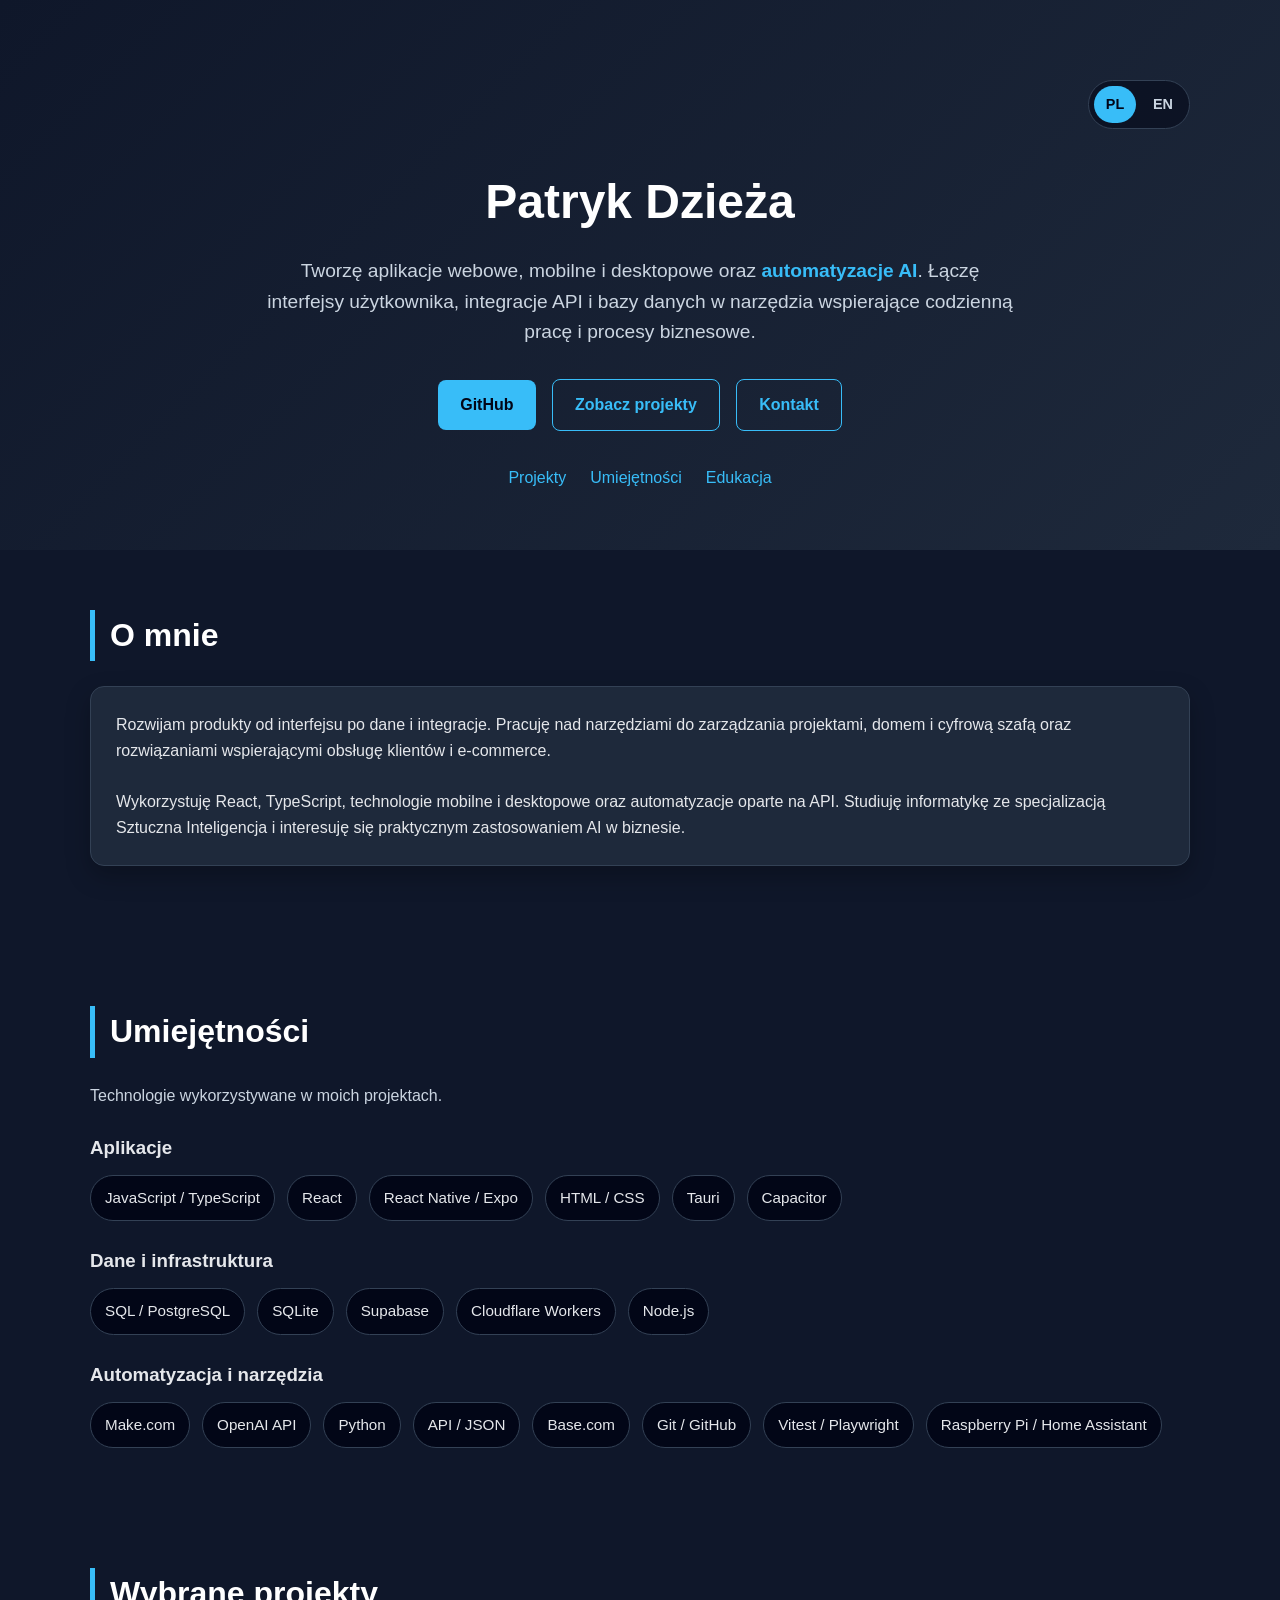
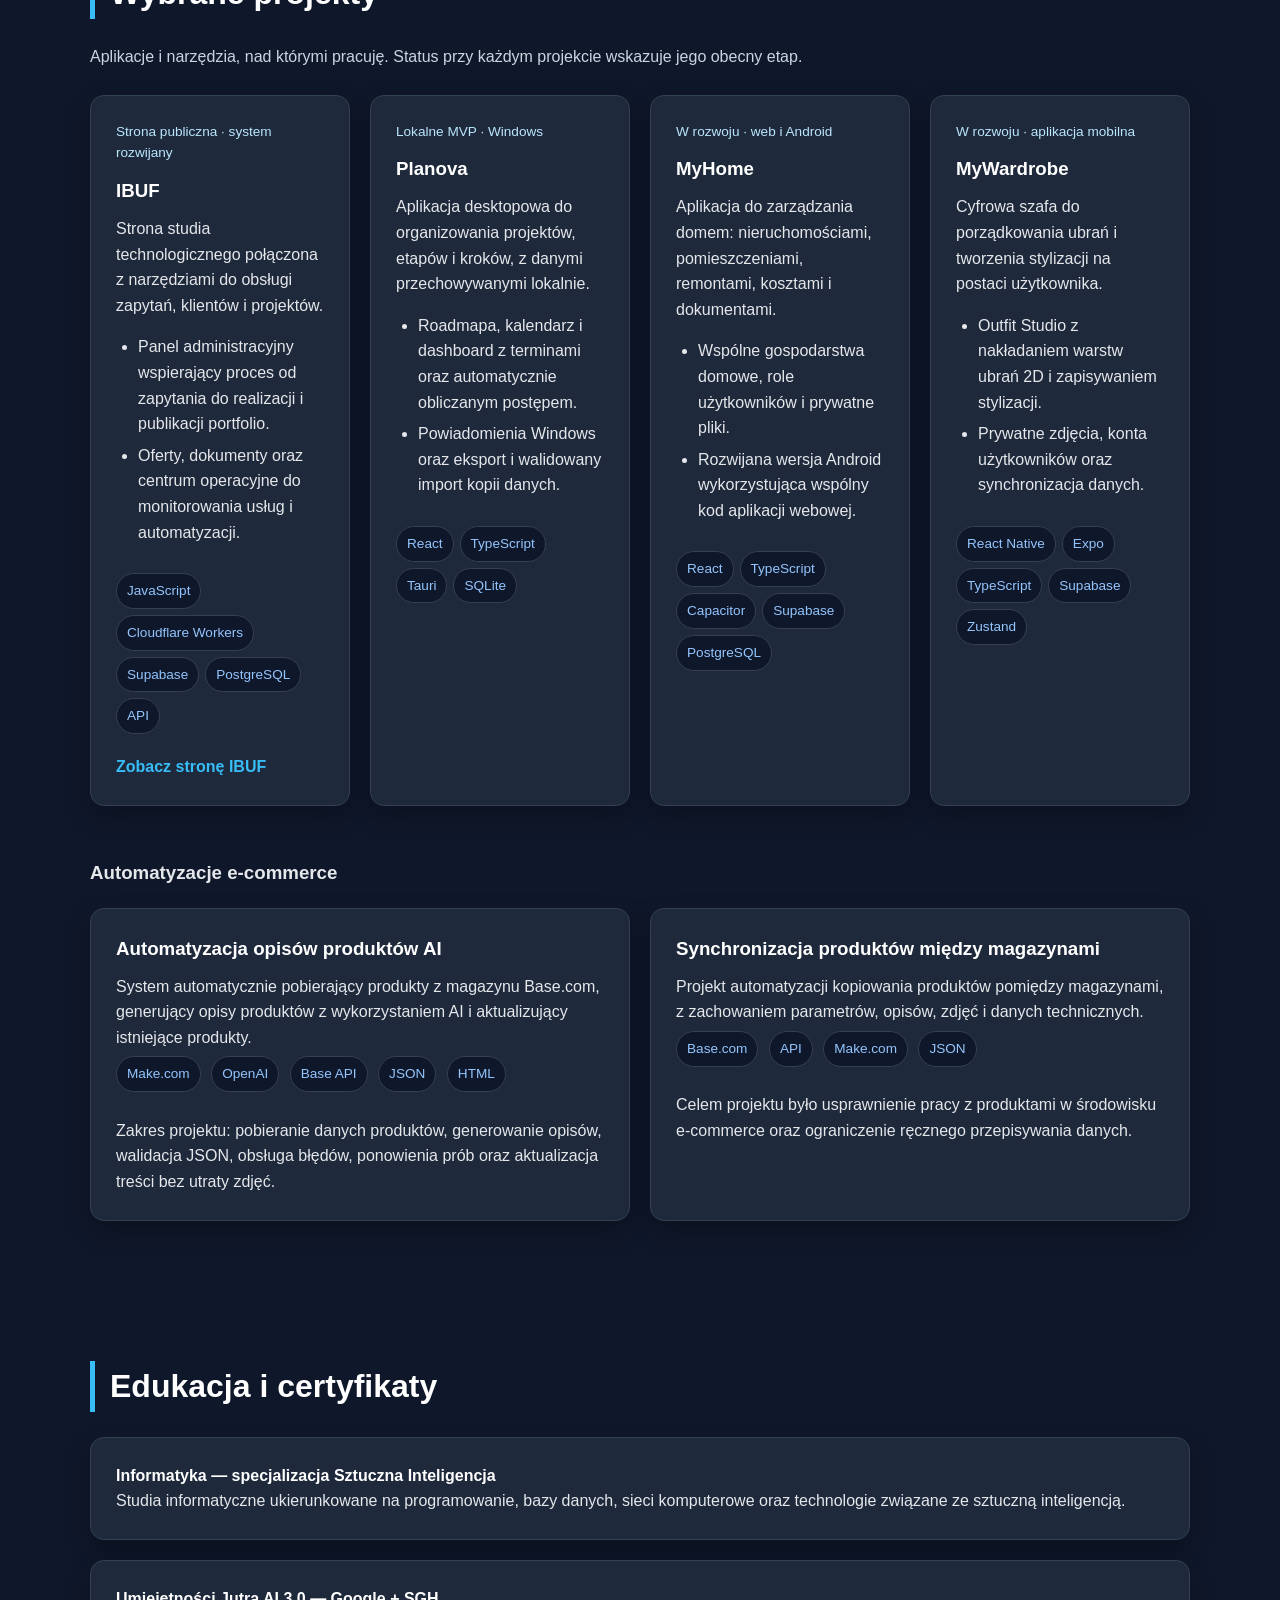
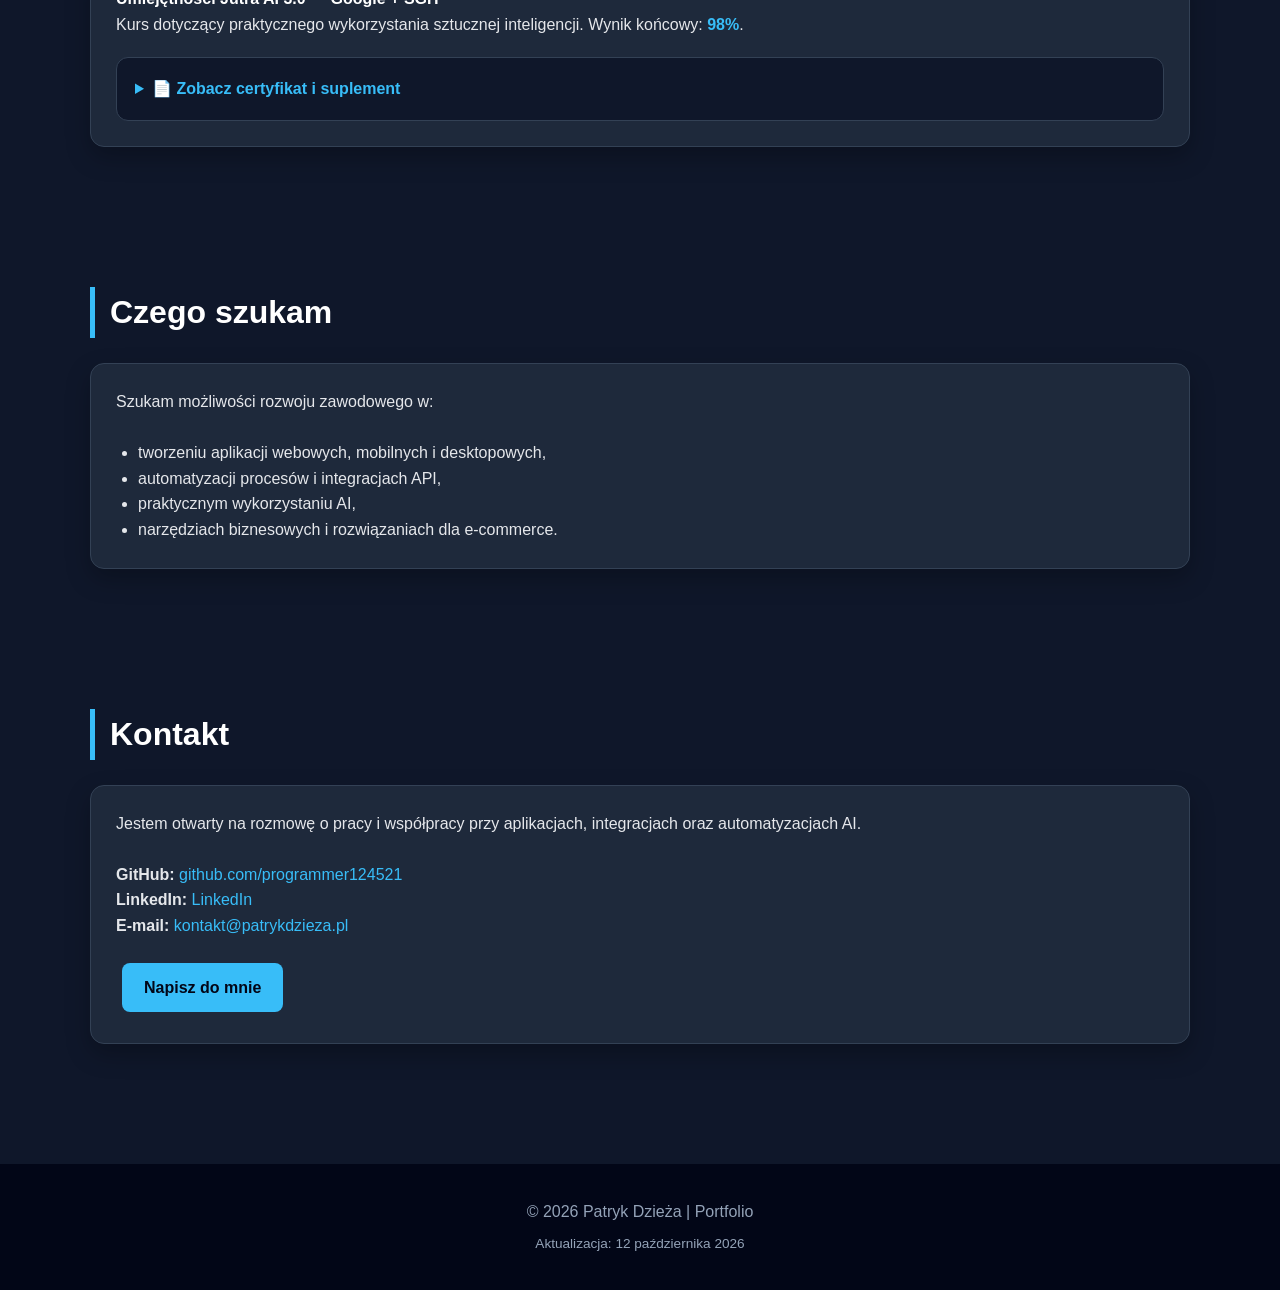
==== index.html @ 3f2581e7 "Update portfolio projects, skills and bilingual content" ====
<!DOCTYPE html>
<html lang="pl">
<head>
  <meta charset="UTF-8" />
  <meta name="viewport" content="width=device-width, initial-scale=1.0" />
  <title>Patryk Dzieża | Aplikacje i automatyzacje AI</title>
  <meta name="description" content="Portfolio Patryka Dzieży: aplikacje webowe, mobilne i desktopowe, integracje API oraz automatyzacje AI. Poznaj IBUF, Planovę, MyHome i MyWardrobe." />
  <link rel="canonical" href="https://patrykdzieza.pl/" />
  <link rel="icon" href="/favicon.svg" type="image/svg+xml" />
  <meta property="og:type" content="website" />
  <meta property="og:title" content="Patryk Dzieża | Aplikacje i automatyzacje AI" />
  <meta property="og:description" content="Portfolio Patryka Dzieży: aplikacje webowe, mobilne i desktopowe, integracje API oraz automatyzacje AI. Poznaj IBUF, Planovę, MyHome i MyWardrobe." />
  <meta property="og:url" content="https://patrykdzieza.pl/" />
  <meta property="og:locale" content="pl_PL" />
  <meta name="twitter:card" content="summary" />
  <meta name="twitter:title" content="Patryk Dzieża | Aplikacje i automatyzacje AI" />
  <meta name="twitter:description" content="Portfolio Patryka Dzieży: aplikacje webowe, mobilne i desktopowe, integracje API oraz automatyzacje AI. Poznaj IBUF, Planovę, MyHome i MyWardrobe." />
  <link rel="alternate" hreflang="pl" href="https://patrykdzieza.pl/" />
  <link rel="alternate" hreflang="en" href="https://patrykdzieza.pl/en/" />
  <link rel="alternate" hreflang="x-default" href="https://patrykdzieza.pl/" />

  <link rel="stylesheet" href="/styles.css" />
</head>

<body>
  <a class="skip-link" href="#main">Przejdź do treści</a>

  <header>
    <div class="container">
      <div class="top-bar">
        <nav class="lang-switch" aria-label="Wybór języka">
          <a href="/" class="active" aria-current="page">PL</a>
          <a href="/en/" lang="en">EN</a>
        </nav>
      </div>

      <h1>Patryk Dzieża</h1>
      <p>Tworzę aplikacje webowe, mobilne i desktopowe oraz <span class="highlight">automatyzacje AI</span>. Łączę interfejsy użytkownika, integracje API i bazy danych w narzędzia wspierające codzienną pracę i procesy biznesowe.</p>

      <div class="buttons">
        <a href="https://github.com/programmer124521" class="btn" target="_blank" rel="noopener noreferrer">GitHub</a>
        <a href="#projekty" class="btn btn-outline">Zobacz projekty</a>
        <a href="#kontakt" class="btn btn-outline">Kontakt</a>
      </div>
    </div>
    <nav class="site-nav container" aria-label="Nawigacja po stronie"><a href="#projekty">Projekty</a><a href="#umiejetnosci">Umiejętności</a><a href="#edukacja">Edukacja</a>
</nav>
  </header>

  <main id="main" class="container" tabindex="-1">

    <section id="o-mnie">
      <h2>O mnie</h2>
      <div class="card">
<p>Rozwijam produkty od interfejsu po dane i integracje. Pracuję nad narzędziami do zarządzania projektami, domem i cyfrową szafą oraz rozwiązaniami wspierającymi obsługę klientów i e-commerce.</p><br>
<p>Wykorzystuję React, TypeScript, technologie mobilne i desktopowe oraz automatyzacje oparte na API. Studiuję informatykę ze specjalizacją Sztuczna Inteligencja i interesuję się praktycznym zastosowaniem AI w biznesie.</p>
</div>
    </section>

    <section id="umiejetnosci">
      <h2>Umiejętności</h2>
<p class="section-intro">Technologie wykorzystywane w moich projektach.</p>
<div class="skill-group">
<h3>Aplikacje</h3>
<div class="skills"><span class="skill">JavaScript / TypeScript</span><span class="skill">React</span><span class="skill">React Native / Expo</span><span class="skill">HTML / CSS</span><span class="skill">Tauri</span><span class="skill">Capacitor</span>
</div>
</div>
<div class="skill-group">
<h3>Dane i infrastruktura</h3>
<div class="skills"><span class="skill">SQL / PostgreSQL</span><span class="skill">SQLite</span><span class="skill">Supabase</span><span class="skill">Cloudflare Workers</span><span class="skill">Node.js</span>
</div>
</div>
<div class="skill-group">
<h3>Automatyzacja i narzędzia</h3>
<div class="skills"><span class="skill">Make.com</span><span class="skill">OpenAI API</span><span class="skill">Python</span><span class="skill">API / JSON</span><span class="skill">Base.com</span><span class="skill">Git / GitHub</span><span class="skill">Vitest / Playwright</span><span class="skill">Raspberry Pi / Home Assistant</span>
</div>
</div>
</section>

    <section id="projekty">
<h2>Wybrane projekty</h2>
<p class="section-intro">Aplikacje i narzędzia, nad którymi pracuję. Status przy każdym projekcie wskazuje jego obecny etap.</p>
<div class="grid">
<article class="card project-card"><span class="project-status">Strona publiczna · system rozwijany</span>
<h3>IBUF</h3>
<p>Strona studia technologicznego połączona z narzędziami do obsługi zapytań, klientów i projektów.</p>
<ul>
<li>Panel administracyjny wspierający proces od zapytania do realizacji i publikacji portfolio.</li>
<li>Oferty, dokumenty oraz centrum operacyjne do monitorowania usług i automatyzacji.</li>
</ul>
<div><span class="tag">JavaScript</span><span class="tag">Cloudflare Workers</span><span class="tag">Supabase</span><span class="tag">PostgreSQL</span><span class="tag">API</span>
</div>
<p class="project-link"><a href="https://ibuf.pl/" target="_blank" rel="noopener noreferrer">Zobacz stronę IBUF</a>
</p>
</article>

<article class="card project-card"><span class="project-status">Lokalne MVP · Windows</span>
<h3>Planova</h3>
<p>Aplikacja desktopowa do organizowania projektów, etapów i kroków, z danymi przechowywanymi lokalnie.</p>
<ul>
<li>Roadmapa, kalendarz i dashboard z terminami oraz automatycznie obliczanym postępem.</li>
<li>Powiadomienia Windows oraz eksport i walidowany import kopii danych.</li>
</ul>
<div><span class="tag">React</span><span class="tag">TypeScript</span><span class="tag">Tauri</span><span class="tag">SQLite</span>
</div>
</article>

<article class="card project-card"><span class="project-status">W rozwoju · web i Android</span>
<h3>MyHome</h3>
<p>Aplikacja do zarządzania domem: nieruchomościami, pomieszczeniami, remontami, kosztami i dokumentami.</p>
<ul>
<li>Wspólne gospodarstwa domowe, role użytkowników i prywatne pliki.</li>
<li>Rozwijana wersja Android wykorzystująca wspólny kod aplikacji webowej.</li>
</ul>
<div><span class="tag">React</span><span class="tag">TypeScript</span><span class="tag">Capacitor</span><span class="tag">Supabase</span><span class="tag">PostgreSQL</span>
</div>
</article>

<article class="card project-card"><span class="project-status">W rozwoju · aplikacja mobilna</span>
<h3>MyWardrobe</h3>
<p>Cyfrowa szafa do porządkowania ubrań i tworzenia stylizacji na postaci użytkownika.</p>
<ul>
<li>Outfit Studio z nakładaniem warstw ubrań 2D i zapisywaniem stylizacji.</li>
<li>Prywatne zdjęcia, konta użytkowników oraz synchronizacja danych.</li>
</ul>
<div><span class="tag">React Native</span><span class="tag">Expo</span><span class="tag">TypeScript</span><span class="tag">Supabase</span><span class="tag">Zustand</span>
</div>
</article>
</div>
<h3 style="margin: 32px 0 20px">Automatyzacje e-commerce</h3>
<div class="grid">
<div class="card">
          <h3>Automatyzacja opisów produktów AI</h3>
          <p>
            System automatycznie pobierający produkty z magazynu Base.com,
            generujący opisy produktów z wykorzystaniem AI i aktualizujący istniejące produkty.
          </p>

          <span class="tag">Make.com</span>
          <span class="tag">OpenAI</span>
          <span class="tag">Base API</span>
          <span class="tag">JSON</span>
          <span class="tag">HTML</span>

          <br><br>
          <p>
            Zakres projektu:
            pobieranie danych produktów, generowanie opisów, walidacja JSON,
            obsługa błędów, ponowienia prób oraz aktualizacja treści bez utraty zdjęć.
          </p>
        </div>
<div class="card">
          <h3>Synchronizacja produktów między magazynami</h3>
          <p>
            Projekt automatyzacji kopiowania produktów pomiędzy magazynami,
            z zachowaniem parametrów, opisów, zdjęć i danych technicznych.
          </p>

          <span class="tag">Base.com</span>
          <span class="tag">API</span>
          <span class="tag">Make.com</span>
          <span class="tag">JSON</span>

          <br><br>
          <p>
            Celem projektu było usprawnienie pracy z produktami w środowisku e-commerce
            oraz ograniczenie ręcznego przepisywania danych.
          </p>
        </div>
</div>
</section>

    <section id="edukacja">
      <h2>Edukacja i certyfikaty</h2>

      <div class="card timeline-item">
        <strong>Informatyka — specjalizacja Sztuczna Inteligencja</strong>
        <p>
          Studia informatyczne ukierunkowane na programowanie, bazy danych,
          sieci komputerowe oraz technologie związane ze sztuczną inteligencją.
        </p>
      </div>

      <div class="card timeline-item">
  <strong>Umiejętności Jutra AI 3.0 — Google + SGH</strong>
  <p>
    Kurs dotyczący praktycznego wykorzystania sztucznej inteligencji.
    Wynik końcowy: <span class="highlight">98%</span>.
  </p>

  <details class="cert-details">
    <summary>📄 Zobacz certyfikat i suplement</summary>

    <div class="cert-grid">

      <div class="cert-item">
        <h4>Certyfikat — PL</h4>

        <a class="cert-link" href="UmiejętnośćiJutra-PL.pdf" target="_blank" rel="noopener noreferrer">Otwórz PDF</a>
      </div>

      <div class="cert-item">
        <h4>Suplement — PL</h4>

        <a class="cert-link" href="Suplement w języku polskim_.pdf" target="_blank" rel="noopener noreferrer">Otwórz PDF</a>
      </div>

      <div class="cert-item">
        <h4>Certificate — EN</h4>

        <a class="cert-link" href="UmiejętnośćiJutra-ENG.pdf" target="_blank" rel="noopener noreferrer">Open PDF</a>
      </div>

      <div class="cert-item">
        <h4>Supplement — EN</h4>

        <a class="cert-link" href="Suplement w języku angielskim.pdf" target="_blank" rel="noopener noreferrer">Open PDF</a>
      </div>

    </div>
  </details>
</div>
    </section>

    <section id="czego-szukam">
      <h2>Czego szukam</h2>

      <div class="card">
        <p>
          Szukam możliwości rozwoju zawodowego w:
        </p>
        <br>
        <ul>
<li>tworzeniu aplikacji webowych, mobilnych i desktopowych,</li>
<li>automatyzacji procesów i integracjach API,</li>
<li>praktycznym wykorzystaniu AI,</li>
<li>narzędziach biznesowych i rozwiązaniach dla e-commerce.</li>
</ul>
      </div>
    </section>

    <section id="kontakt">
      <h2>Kontakt</h2>

      <div class="card">
        <p>
          Jestem otwarty na rozmowę o pracy i współpracy przy aplikacjach, integracjach oraz automatyzacjach AI.
        </p>
        <br>
        <p>
          <strong>GitHub:</strong>
          <a href="https://github.com/programmer124521" target="_blank" rel="noopener noreferrer">
            github.com/programmer124521
          </a>
        </p>
        <p>
          <strong>LinkedIn:</strong>
          <a href="https://www.linkedin.com/in/patryk-dzieża-3ba39b397/" target="_blank" rel="noopener noreferrer">LinkedIn</a>
        </p>
        <p>
          <strong>E-mail:</strong>
          <a href="mailto:kontakt@patrykdzieza.pl">kontakt@patrykdzieza.pl</a>
        </p>
        <div class="contact-actions"><a class="btn" href="mailto:kontakt@patrykdzieza.pl">Napisz do mnie</a>
</div>
      </div>
    </section>

  </main>

  <footer>
    <p>© 2026 Patryk Dzieża | Portfolio</p>
    <p class="updated">Aktualizacja: 12 października 2026</p>
  </footer>

</body>
</html>
---- styles.css ----
* {
      margin: 0;
      padding: 0;
      box-sizing: border-box;
    }

    body {
      font-family: Arial, Helvetica, sans-serif;
      background: #0f172a;
      color: #e5e7eb;
      line-height: 1.6;
    }

    a {
      color: #38bdf8;
      text-decoration: none;
    }

    a:hover {
      text-decoration: underline;
    }

    .container {
      width: 90%;
      max-width: 1100px;
      margin: 0 auto;
    }

    header {
      padding: 80px 0 60px;
      text-align: center;
      background: linear-gradient(135deg, #0f172a, #1e293b);
    }

    .top-bar {
      display: flex;
      justify-content: flex-end;
      margin-bottom: 35px;
    }

    .lang-switch {
      display: inline-flex;
      align-items: center;
      gap: 6px;
      padding: 5px;
      border: 1px solid #334155;
      border-radius: 999px;
      background: rgba(2, 6, 23, 0.55);
    }

    .lang-switch a {
      min-width: 42px;
      padding: 7px 11px;
      border-radius: 999px;
      color: #cbd5e1;
      font-size: 0.9rem;
      font-weight: bold;
      text-align: center;
    }

    .lang-switch a:hover {
      color: #ffffff;
      text-decoration: none;
      background: rgba(56, 189, 248, 0.16);
    }

    .lang-switch a.active {
      color: #020617;
      background: #38bdf8;
    }

    header h1 {
      font-size: 3rem;
      margin-bottom: 15px;
      color: #ffffff;
    }

    header p {
      font-size: 1.2rem;
      color: #cbd5e1;
      max-width: 750px;
      margin: 0 auto 25px;
    }

    .buttons {
      margin-top: 25px;
    }

    .btn {
      display: inline-block;
      padding: 12px 22px;
      border-radius: 8px;
      margin: 6px;
      background: #38bdf8;
      color: #020617;
      font-weight: bold;
      transition: 0.2s;
    }

    .btn:hover {
      background: #7dd3fc;
      text-decoration: none;
      transform: translateY(-2px);
    }

    .btn-outline {
      background: transparent;
      color: #38bdf8;
      border: 1px solid #38bdf8;
    }

    .btn-outline:hover {
      background: #38bdf8;
      color: #020617;
    }

    section {
      padding: 60px 0;
    }

    h2 {
      font-size: 2rem;
      margin-bottom: 25px;
      color: #ffffff;
      border-left: 5px solid #38bdf8;
      padding-left: 15px;
    }

    .card {
      background: #1e293b;
      padding: 25px;
      border-radius: 14px;
      margin-bottom: 20px;
      border: 1px solid #334155;
      box-shadow: 0 10px 25px rgba(0, 0, 0, 0.25);
    }

    .card h3 {
      color: #ffffff;
      margin-bottom: 10px;
    }

    .grid {
      display: grid;
      grid-template-columns: repeat(auto-fit, minmax(260px, 1fr));
      gap: 20px;
    }

    .skills {
      display: flex;
      flex-wrap: wrap;
      gap: 12px;
    }

    .skill {
      background: #020617;
      color: #e5e7eb;
      padding: 10px 14px;
      border-radius: 999px;
      border: 1px solid #334155;
      font-size: 0.95rem;
    }

    .tag {
      display: inline-block;
      margin: 6px 6px 0 0;
      padding: 6px 10px;
      border-radius: 999px;
      background: #0f172a;
      color: #93c5fd;
      font-size: 0.85rem;
      border: 1px solid #334155;
    }

    .timeline-item {
      margin-bottom: 20px;
    }

    .timeline-item strong {
      color: #ffffff;
    }

    footer {
      text-align: center;
      padding: 35px 0;
      background: #020617;
      color: #94a3b8;
      margin-top: 40px;
    }

    .highlight {
      color: #38bdf8;
      font-weight: bold;
    }
.cert-details {
  margin-top: 20px;
  background: #0f172a;
  border: 1px solid #334155;
  border-radius: 12px;
  padding: 18px;
}

.cert-details summary {
  cursor: pointer;
  font-weight: bold;
  color: #38bdf8;
  font-size: 1rem;
}

.cert-details summary:hover {
  color: #7dd3fc;
}

.cert-grid {
  margin-top: 20px;
  display: grid;
  grid-template-columns: repeat(auto-fit, minmax(260px, 1fr));
  gap: 20px;
}

.cert-item {
  background: #020617;
  border: 1px solid #334155;
  border-radius: 12px;
  padding: 15px;
}

.cert-item h4 {
  color: #ffffff;
  margin-bottom: 10px;
}

.cert-preview {
  width: 100%;
  height: 360px;
  border: none;
  border-radius: 10px;
  background: #111827;
  margin-bottom: 12px;
}

.cert-link {
  display: inline-block;
  padding: 9px 14px;
  border-radius: 8px;
  background: #38bdf8;
  color: #020617;
  font-weight: bold;
  font-size: 0.9rem;
}

.cert-link:hover {
  background: #7dd3fc;
  text-decoration: none;
}
    @media (max-width: 700px) {
      .top-bar {
        justify-content: center;
        margin-bottom: 25px;
      }

      header h1 {
        font-size: 2.2rem;
      }

      header p {
        font-size: 1rem;
      }

      section {
        padding: 40px 0;
      }
    }

html { scroll-behavior: smooth; }
:focus-visible { outline: 3px solid #fbbf24; outline-offset: 5px; }
.skip-link { position: absolute; top: 12px; left: 12px; padding: 12px 18px; background: #38bdf8; color: #020617; z-index: 10; transform: translateY(-180%); }
.skip-link:focus { transform: translateY(0); }
.site-nav { display: flex; flex-wrap: wrap; justify-content: center; gap: 12px 24px; margin-top: 28px; }
.section-intro { color: #cbd5e1; margin-bottom: 25px; max-width: 760px; }
.project-status { display: inline-block; font-size: .85rem; color: #bae6fd; margin-bottom: 12px; }
.project-card { display: flex; flex-direction: column; }
.project-card ul { padding-left: 20px; margin: 16px 0; }
.project-card li { margin-bottom: 6px; }
.project-card .project-link { margin-top: auto; padding-top: 20px; font-weight: bold; }
.skill-group + .skill-group { margin-top: 25px; }
.skill-group h3 { margin-bottom: 12px; }
.card ul { padding-left: 22px; }
.card a { overflow-wrap: anywhere; }
.cert-grid { grid-template-columns: repeat(auto-fit, minmax(min(100%, 260px), 1fr)); }
.cert-item { min-width: 0; }
.contact-actions { margin-top: 18px; }
.updated { margin-top: 8px; font-size: .85rem; }
@media (prefers-reduced-motion: reduce) {
  html { scroll-behavior: auto; }
  .btn { transition: none; }
  .btn:hover { transform: none; }
}
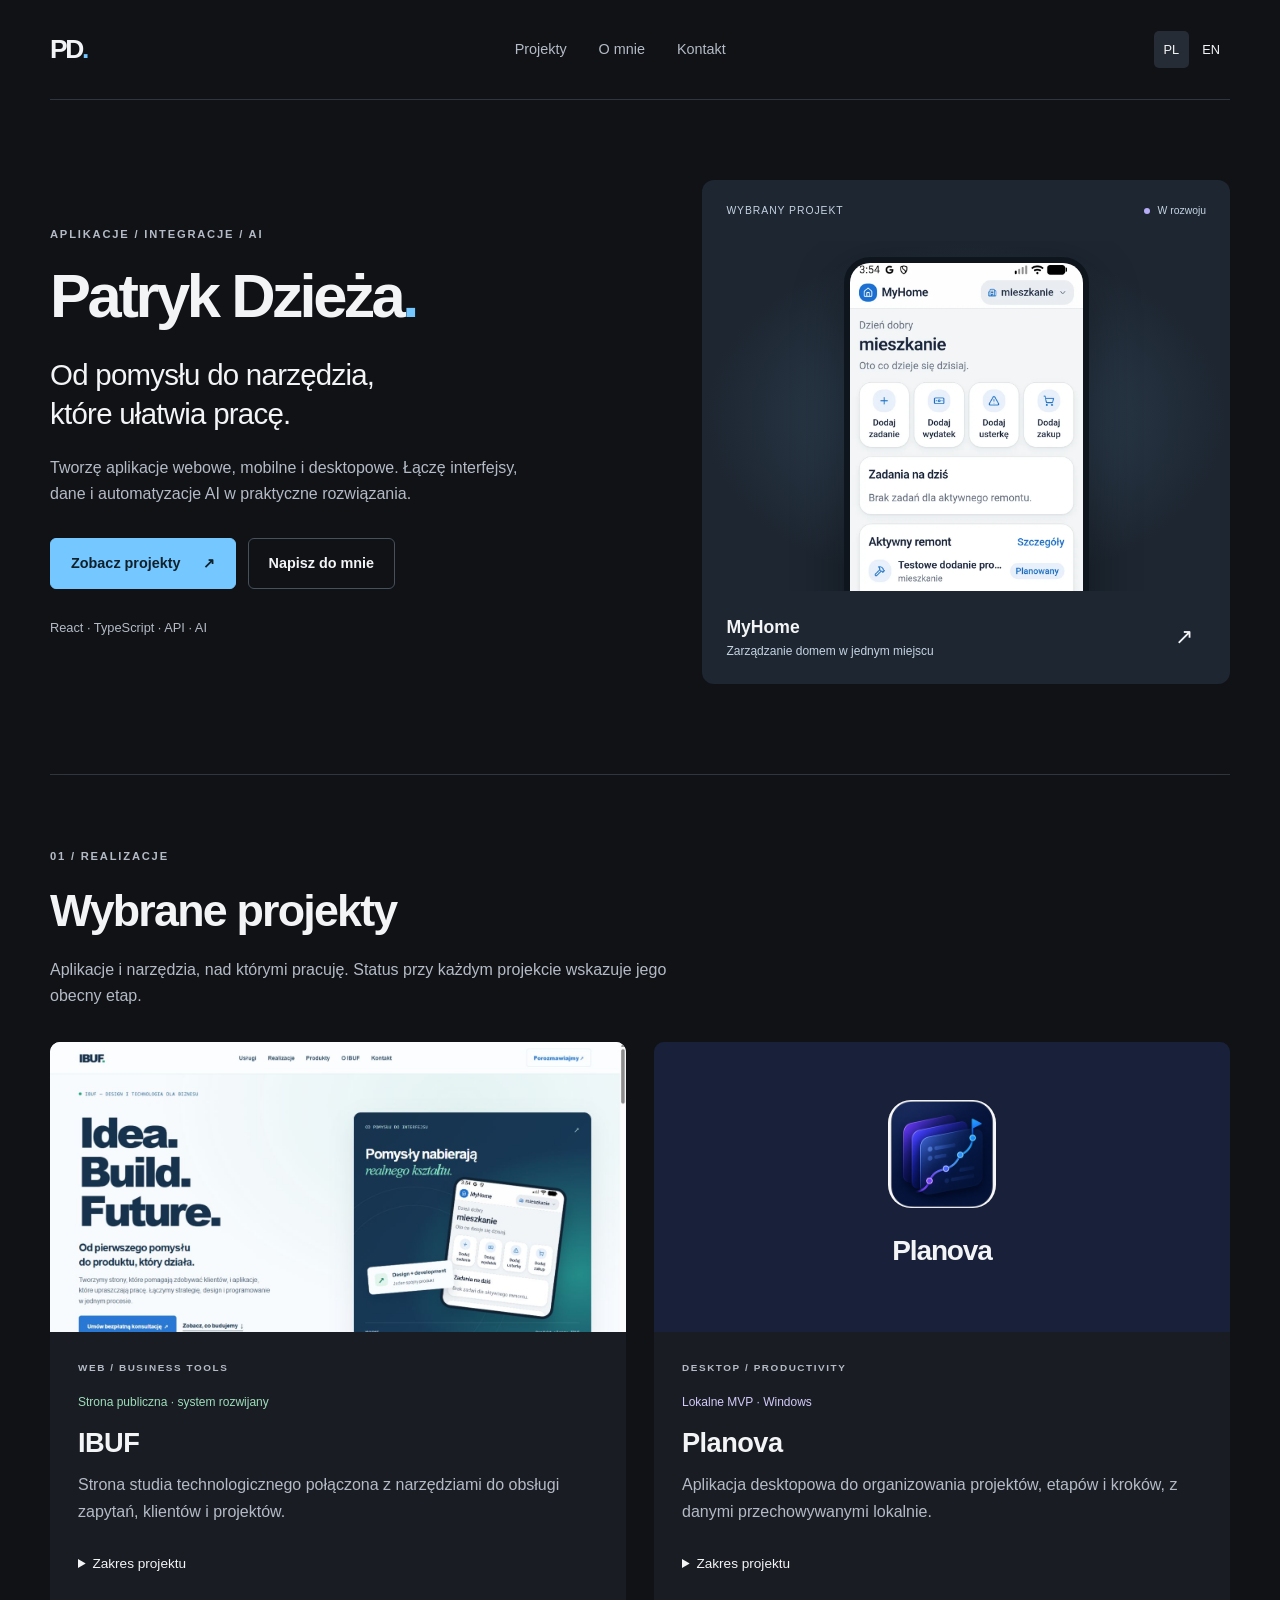
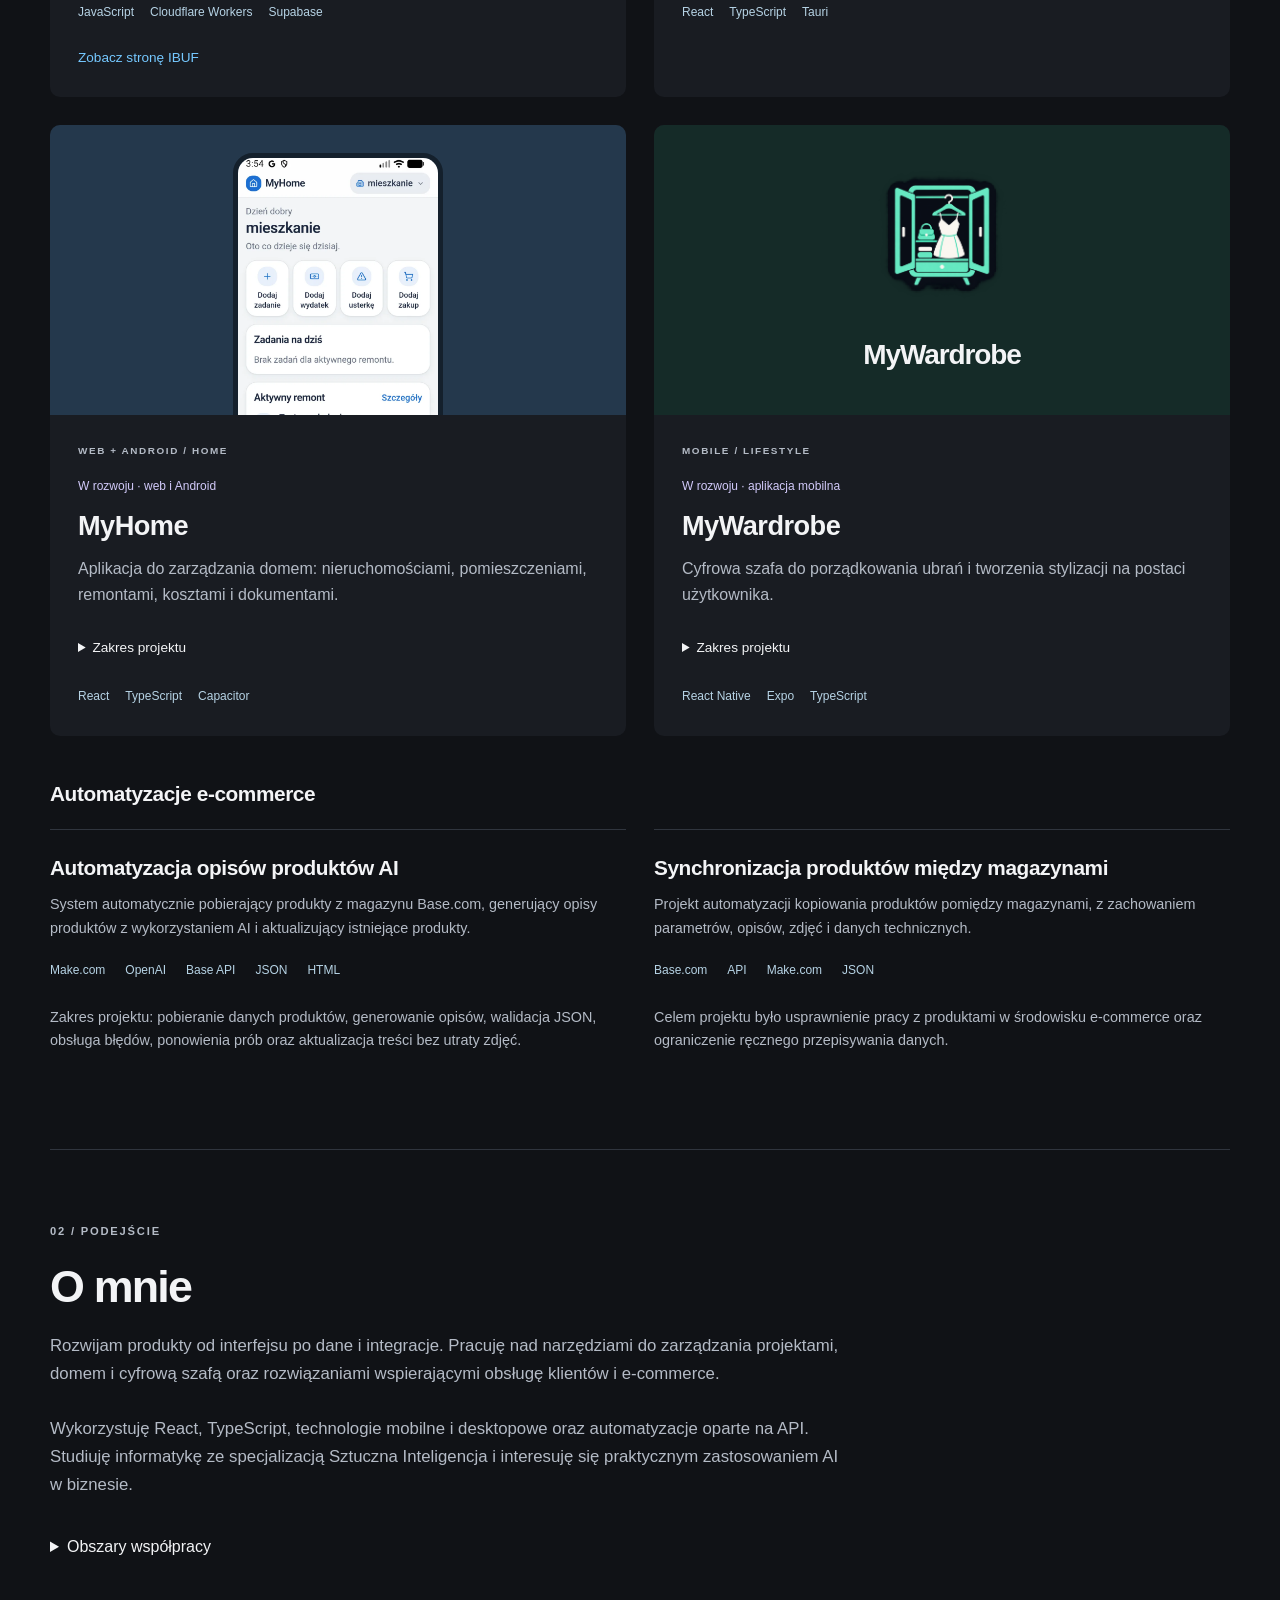
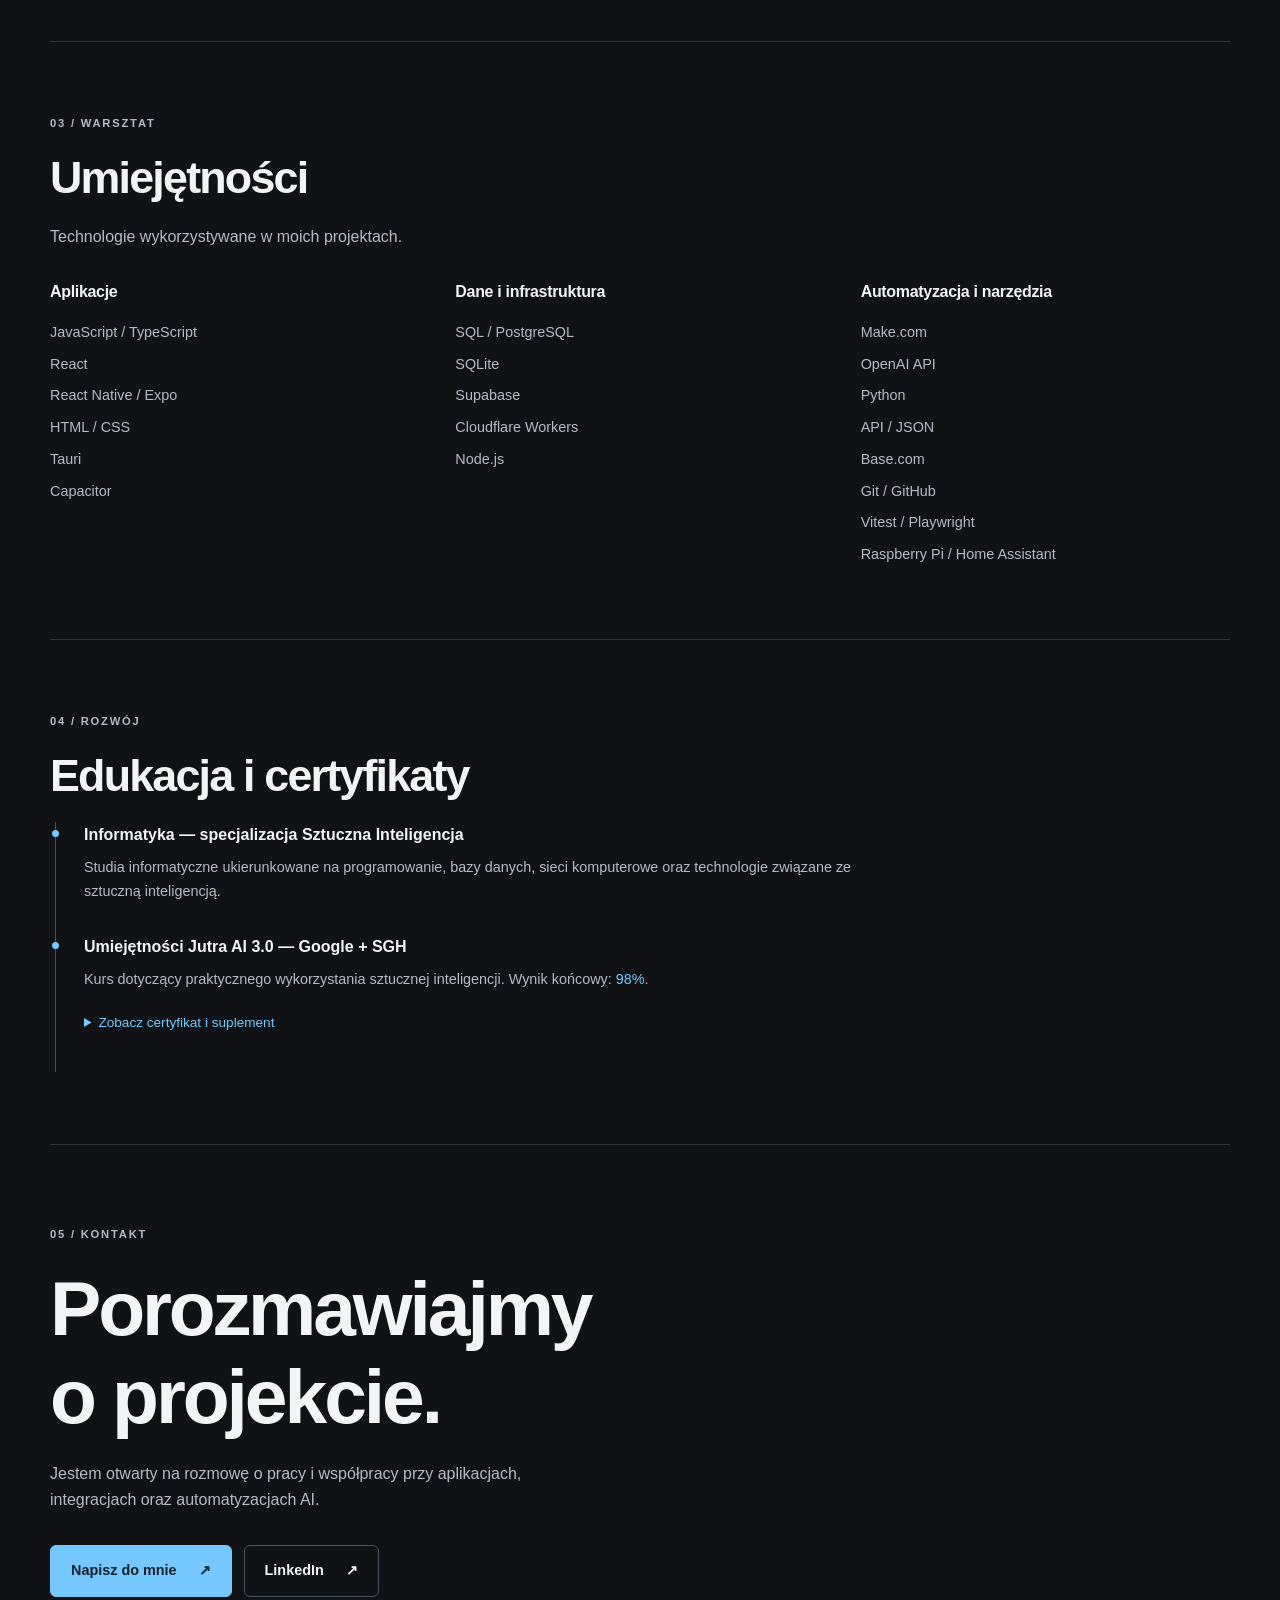
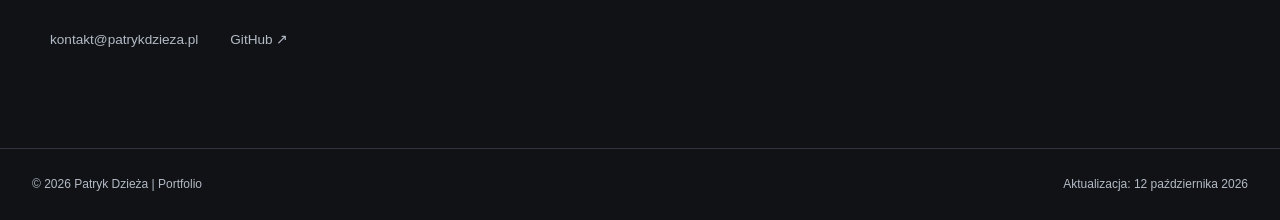
==== commit ab30b5e7: "Redesign bilingual portfolio with project previews and editorial layout" ====
--- a/index.html
+++ b/index.html
@@ -7,12 +7,15 @@
   <meta name="description" content="Portfolio Patryka Dzieży: aplikacje webowe, mobilne i desktopowe, integracje API oraz automatyzacje AI. Poznaj IBUF, Planovę, MyHome i MyWardrobe." />
   <link rel="canonical" href="https://patrykdzieza.pl/" />
   <link rel="icon" href="/favicon.svg" type="image/svg+xml" />
+  <meta property="og:image" content="https://patrykdzieza.pl/assets/ibuf-home.jpg" />
+  <meta property="og:image:alt" content="IBUF — projekt Patryka Dzieży" />
+  <meta name="twitter:image" content="https://patrykdzieza.pl/assets/ibuf-home.jpg" />
   <meta property="og:type" content="website" />
   <meta property="og:title" content="Patryk Dzieża | Aplikacje i automatyzacje AI" />
   <meta property="og:description" content="Portfolio Patryka Dzieży: aplikacje webowe, mobilne i desktopowe, integracje API oraz automatyzacje AI. Poznaj IBUF, Planovę, MyHome i MyWardrobe." />
   <meta property="og:url" content="https://patrykdzieza.pl/" />
   <meta property="og:locale" content="pl_PL" />
-  <meta name="twitter:card" content="summary" />
+  <meta name="twitter:card" content="summary_large_image" />
   <meta name="twitter:title" content="Patryk Dzieża | Aplikacje i automatyzacje AI" />
   <meta name="twitter:description" content="Portfolio Patryka Dzieży: aplikacje webowe, mobilne i desktopowe, integracje API oraz automatyzacje AI. Poznaj IBUF, Planovę, MyHome i MyWardrobe." />
   <link rel="alternate" hreflang="pl" href="https://patrykdzieza.pl/" />
@@ -26,108 +29,90 @@
   <a class="skip-link" href="#main">Przejdź do treści</a>
 
   <header>
-    <div class="container">
-      <div class="top-bar">
-        <nav class="lang-switch" aria-label="Wybór języka">
+    <div class="container masthead">
+      <a class="wordmark" href="/" aria-label="Patryk Dzieża — strona główna">PD<span>.</span></a>
+      <nav class="site-nav" aria-label="Nawigacja po stronie">
+        <a href="#projekty">Projekty</a>
+        <a href="#o-mnie">O mnie</a>
+        <a href="#kontakt">Kontakt</a>
+      </nav>
+      <nav class="lang-switch" aria-label="Wybór języka">
           <a href="/" class="active" aria-current="page">PL</a>
           <a href="/en/" lang="en">EN</a>
         </nav>
-      </div>
-
-      <h1>Patryk Dzieża</h1>
-      <p>Tworzę aplikacje webowe, mobilne i desktopowe oraz <span class="highlight">automatyzacje AI</span>. Łączę interfejsy użytkownika, integracje API i bazy danych w narzędzia wspierające codzienną pracę i procesy biznesowe.</p>
-
-      <div class="buttons">
-        <a href="https://github.com/programmer124521" class="btn" target="_blank" rel="noopener noreferrer">GitHub</a>
-        <a href="#projekty" class="btn btn-outline">Zobacz projekty</a>
-        <a href="#kontakt" class="btn btn-outline">Kontakt</a>
-      </div>
     </div>
-    <nav class="site-nav container" aria-label="Nawigacja po stronie"><a href="#projekty">Projekty</a><a href="#umiejetnosci">Umiejętności</a><a href="#edukacja">Edukacja</a>
-</nav>
+    <div class="container hero">
+      <div class="hero-copy">
+        <p class="eyebrow">APLIKACJE / INTEGRACJE / AI</p>
+        <h1>Patryk Dzieża<span class="highlight">.</span></h1>
+        <p class="hero-lead">Od pomysłu do narzędzia,<br>które ułatwia pracę.</p>
+        <p class="hero-description">Tworzę aplikacje webowe, mobilne i desktopowe. Łączę interfejsy, dane i automatyzacje AI w praktyczne rozwiązania.</p>
+        <div class="buttons">
+          <a href="#projekty" class="btn">Zobacz projekty <span aria-hidden="true">↗</span></a>
+          <a href="mailto:kontakt@patrykdzieza.pl" class="btn btn-outline">Napisz do mnie</a>
+        </div>
+        <p class="hero-note">React · TypeScript · API · AI</p>
+      </div>
+      <figure class="hero-feature">
+        <div class="feature-top"><span>WYBRANY PROJEKT</span><span class="status-dot">W rozwoju</span></div>
+        <div class="feature-stage"><img src="/assets/myhome-dashboard.webp" width="720" height="1600" alt="Ekran główny aplikacji MyHome z zadaniami, remontem i przeglądami domu" fetchpriority="high"></div>
+        <figcaption><div><strong>MyHome</strong><span>Zarządzanie domem w jednym miejscu</span></div><a href="#projekty" aria-label="Przejdź do projektów">↗</a></figcaption>
+      </figure>
+    </div>
   </header>
 
   <main id="main" class="container" tabindex="-1">
-
-    <section id="o-mnie">
-      <h2>O mnie</h2>
-      <div class="card">
-<p>Rozwijam produkty od interfejsu po dane i integracje. Pracuję nad narzędziami do zarządzania projektami, domem i cyfrową szafą oraz rozwiązaniami wspierającymi obsługę klientów i e-commerce.</p><br>
-<p>Wykorzystuję React, TypeScript, technologie mobilne i desktopowe oraz automatyzacje oparte na API. Studiuję informatykę ze specjalizacją Sztuczna Inteligencja i interesuję się praktycznym zastosowaniem AI w biznesie.</p>
-</div>
-    </section>
-
-    <section id="umiejetnosci">
-      <h2>Umiejętności</h2>
-<p class="section-intro">Technologie wykorzystywane w moich projektach.</p>
-<div class="skill-group">
-<h3>Aplikacje</h3>
-<div class="skills"><span class="skill">JavaScript / TypeScript</span><span class="skill">React</span><span class="skill">React Native / Expo</span><span class="skill">HTML / CSS</span><span class="skill">Tauri</span><span class="skill">Capacitor</span>
-</div>
-</div>
-<div class="skill-group">
-<h3>Dane i infrastruktura</h3>
-<div class="skills"><span class="skill">SQL / PostgreSQL</span><span class="skill">SQLite</span><span class="skill">Supabase</span><span class="skill">Cloudflare Workers</span><span class="skill">Node.js</span>
-</div>
-</div>
-<div class="skill-group">
-<h3>Automatyzacja i narzędzia</h3>
-<div class="skills"><span class="skill">Make.com</span><span class="skill">OpenAI API</span><span class="skill">Python</span><span class="skill">API / JSON</span><span class="skill">Base.com</span><span class="skill">Git / GitHub</span><span class="skill">Vitest / Playwright</span><span class="skill">Raspberry Pi / Home Assistant</span>
-</div>
-</div>
-</section>
-
-    <section id="projekty">
-<h2>Wybrane projekty</h2>
+<section id="projekty">
+<p class="eyebrow">01 / REALIZACJE</p><h2>Wybrane projekty</h2>
 <p class="section-intro">Aplikacje i narzędzia, nad którymi pracuję. Status przy każdym projekcie wskazuje jego obecny etap.</p>
 <div class="grid">
-<article class="card project-card"><span class="project-status">Strona publiczna · system rozwijany</span>
+<article class="card project-card"><div class="project-visual ibuf"><img src="/assets/ibuf-home.jpg" width="1425" height="990" alt="Strona główna IBUF" loading="lazy"></div><div class="project-body"><p class="eyebrow">WEB / BUSINESS TOOLS</p><span class="project-status">Strona publiczna · system rozwijany</span>
 <h3>IBUF</h3>
 <p>Strona studia technologicznego połączona z narzędziami do obsługi zapytań, klientów i projektów.</p>
-<ul>
+<details class="project-details"><summary>Zakres projektu</summary><ul>
 <li>Panel administracyjny wspierający proces od zapytania do realizacji i publikacji portfolio.</li>
 <li>Oferty, dokumenty oraz centrum operacyjne do monitorowania usług i automatyzacji.</li>
-</ul>
-<div><span class="tag">JavaScript</span><span class="tag">Cloudflare Workers</span><span class="tag">Supabase</span><span class="tag">PostgreSQL</span><span class="tag">API</span>
+</ul></details>
+<div><span class="tag">JavaScript</span><span class="tag">Cloudflare Workers</span><span class="tag">Supabase</span>
 </div>
 <p class="project-link"><a href="https://ibuf.pl/" target="_blank" rel="noopener noreferrer">Zobacz stronę IBUF</a>
 </p>
-</article>
-
-<article class="card project-card"><span class="project-status">Lokalne MVP · Windows</span>
+</div></article>
+
+<article class="card project-card"><div class="project-visual planova"><img src="/assets/planova-icon.png" width="256" height="256" alt="Ikona aplikacji Planova" loading="lazy"><span class="visual-name" aria-hidden="true">Planova</span></div><div class="project-body"><p class="eyebrow">DESKTOP / PRODUCTIVITY</p><span class="project-status">Lokalne MVP · Windows</span>
 <h3>Planova</h3>
 <p>Aplikacja desktopowa do organizowania projektów, etapów i kroków, z danymi przechowywanymi lokalnie.</p>
-<ul>
+<details class="project-details"><summary>Zakres projektu</summary><ul>
 <li>Roadmapa, kalendarz i dashboard z terminami oraz automatycznie obliczanym postępem.</li>
 <li>Powiadomienia Windows oraz eksport i walidowany import kopii danych.</li>
-</ul>
-<div><span class="tag">React</span><span class="tag">TypeScript</span><span class="tag">Tauri</span><span class="tag">SQLite</span>
-</div>
-</article>
-
-<article class="card project-card"><span class="project-status">W rozwoju · web i Android</span>
+</ul></details>
+<div><span class="tag">React</span><span class="tag">TypeScript</span><span class="tag">Tauri</span>
+</div>
+</div></article>
+
+<article class="card project-card"><div class="project-visual myhome"><img src="/assets/myhome-dashboard.webp" width="720" height="1600" alt="Dashboard MyHome" loading="lazy"></div><div class="project-body"><p class="eyebrow">WEB + ANDROID / HOME</p><span class="project-status">W rozwoju · web i Android</span>
 <h3>MyHome</h3>
 <p>Aplikacja do zarządzania domem: nieruchomościami, pomieszczeniami, remontami, kosztami i dokumentami.</p>
-<ul>
+<details class="project-details"><summary>Zakres projektu</summary><ul>
 <li>Wspólne gospodarstwa domowe, role użytkowników i prywatne pliki.</li>
 <li>Rozwijana wersja Android wykorzystująca wspólny kod aplikacji webowej.</li>
-</ul>
-<div><span class="tag">React</span><span class="tag">TypeScript</span><span class="tag">Capacitor</span><span class="tag">Supabase</span><span class="tag">PostgreSQL</span>
-</div>
-</article>
-
-<article class="card project-card"><span class="project-status">W rozwoju · aplikacja mobilna</span>
+</ul></details>
+<div><span class="tag">React</span><span class="tag">TypeScript</span><span class="tag">Capacitor</span>
+</div>
+</div></article>
+
+<article class="card project-card"><div class="project-visual wardrobe"><img src="/assets/mywardrobe-icon.png" width="1254" height="1254" alt="Ikona aplikacji MyWardrobe" loading="lazy"><span class="visual-name" aria-hidden="true">MyWardrobe</span></div><div class="project-body"><p class="eyebrow">MOBILE / LIFESTYLE</p><span class="project-status">W rozwoju · aplikacja mobilna</span>
 <h3>MyWardrobe</h3>
 <p>Cyfrowa szafa do porządkowania ubrań i tworzenia stylizacji na postaci użytkownika.</p>
-<ul>
+<details class="project-details"><summary>Zakres projektu</summary><ul>
 <li>Outfit Studio z nakładaniem warstw ubrań 2D i zapisywaniem stylizacji.</li>
 <li>Prywatne zdjęcia, konta użytkowników oraz synchronizacja danych.</li>
-</ul>
-<div><span class="tag">React Native</span><span class="tag">Expo</span><span class="tag">TypeScript</span><span class="tag">Supabase</span><span class="tag">Zustand</span>
-</div>
-</article>
-</div>
-<h3 style="margin: 32px 0 20px">Automatyzacje e-commerce</h3>
+</ul></details>
+<div><span class="tag">React Native</span><span class="tag">Expo</span><span class="tag">TypeScript</span>
+</div>
+</div></article>
+</div>
+<h3 class="subsection-title">Automatyzacje e-commerce</h3>
 <div class="grid">
 <div class="card">
           <h3>Automatyzacja opisów produktów AI</h3>
@@ -169,63 +154,13 @@
         </div>
 </div>
 </section>
-
-    <section id="edukacja">
-      <h2>Edukacja i certyfikaty</h2>
-
-      <div class="card timeline-item">
-        <strong>Informatyka — specjalizacja Sztuczna Inteligencja</strong>
-        <p>
-          Studia informatyczne ukierunkowane na programowanie, bazy danych,
-          sieci komputerowe oraz technologie związane ze sztuczną inteligencją.
-        </p>
-      </div>
-
-      <div class="card timeline-item">
-  <strong>Umiejętności Jutra AI 3.0 — Google + SGH</strong>
-  <p>
-    Kurs dotyczący praktycznego wykorzystania sztucznej inteligencji.
-    Wynik końcowy: <span class="highlight">98%</span>.
-  </p>
-
-  <details class="cert-details">
-    <summary>📄 Zobacz certyfikat i suplement</summary>
-
-    <div class="cert-grid">
-
-      <div class="cert-item">
-        <h4>Certyfikat — PL</h4>
-
-        <a class="cert-link" href="UmiejętnośćiJutra-PL.pdf" target="_blank" rel="noopener noreferrer">Otwórz PDF</a>
-      </div>
-
-      <div class="cert-item">
-        <h4>Suplement — PL</h4>
-
-        <a class="cert-link" href="Suplement w języku polskim_.pdf" target="_blank" rel="noopener noreferrer">Otwórz PDF</a>
-      </div>
-
-      <div class="cert-item">
-        <h4>Certificate — EN</h4>
-
-        <a class="cert-link" href="UmiejętnośćiJutra-ENG.pdf" target="_blank" rel="noopener noreferrer">Open PDF</a>
-      </div>
-
-      <div class="cert-item">
-        <h4>Supplement — EN</h4>
-
-        <a class="cert-link" href="Suplement w języku angielskim.pdf" target="_blank" rel="noopener noreferrer">Open PDF</a>
-      </div>
-
-    </div>
-  </details>
-</div>
-    </section>
-
-    <section id="czego-szukam">
-      <h2>Czego szukam</h2>
-
+<section id="o-mnie">
+      <p class="eyebrow">02 / PODEJŚCIE</p><h2>O mnie</h2>
       <div class="card">
+<p>Rozwijam produkty od interfejsu po dane i integracje. Pracuję nad narzędziami do zarządzania projektami, domem i cyfrową szafą oraz rozwiązaniami wspierającymi obsługę klientów i e-commerce.</p><br>
+<p>Wykorzystuję React, TypeScript, technologie mobilne i desktopowe oraz automatyzacje oparte na API. Studiuję informatykę ze specjalizacją Sztuczna Inteligencja i interesuję się praktycznym zastosowaniem AI w biznesie.</p>
+</div>
+    <details class="interests"><summary>Obszary współpracy</summary>
         <p>
           Szukam możliwości rozwoju zawodowego w:
         </p>
@@ -236,37 +171,85 @@
 <li>praktycznym wykorzystaniu AI,</li>
 <li>narzędziach biznesowych i rozwiązaniach dla e-commerce.</li>
 </ul>
-      </div>
+      </details></section>
+<section id="umiejetnosci">
+      <p class="eyebrow">03 / WARSZTAT</p><h2>Umiejętności</h2>
+<p class="section-intro">Technologie wykorzystywane w moich projektach.</p>
+<div class="skills-grid"><div class="skill-group">
+<h3>Aplikacje</h3>
+<div class="skills"><span class="skill">JavaScript / TypeScript</span><span class="skill">React</span><span class="skill">React Native / Expo</span><span class="skill">HTML / CSS</span><span class="skill">Tauri</span><span class="skill">Capacitor</span>
+</div>
+</div>
+<div class="skill-group">
+<h3>Dane i infrastruktura</h3>
+<div class="skills"><span class="skill">SQL / PostgreSQL</span><span class="skill">SQLite</span><span class="skill">Supabase</span><span class="skill">Cloudflare Workers</span><span class="skill">Node.js</span>
+</div>
+</div>
+<div class="skill-group">
+<h3>Automatyzacja i narzędzia</h3>
+<div class="skills"><span class="skill">Make.com</span><span class="skill">OpenAI API</span><span class="skill">Python</span><span class="skill">API / JSON</span><span class="skill">Base.com</span><span class="skill">Git / GitHub</span><span class="skill">Vitest / Playwright</span><span class="skill">Raspberry Pi / Home Assistant</span>
+</div>
+</div>
+</div></section>
+<section id="edukacja">
+      <p class="eyebrow">04 / ROZWÓJ</p><h2>Edukacja i certyfikaty</h2>
+
+      <div class="card timeline-item">
+        <strong>Informatyka — specjalizacja Sztuczna Inteligencja</strong>
+        <p>
+          Studia informatyczne ukierunkowane na programowanie, bazy danych,
+          sieci komputerowe oraz technologie związane ze sztuczną inteligencją.
+        </p>
+      </div>
+
+      <div class="card timeline-item">
+  <strong>Umiejętności Jutra AI 3.0 — Google + SGH</strong>
+  <p>
+    Kurs dotyczący praktycznego wykorzystania sztucznej inteligencji.
+    Wynik końcowy: <span class="highlight">98%</span>.
+  </p>
+
+  <details class="cert-details">
+    <summary>Zobacz certyfikat i suplement</summary>
+
+    <div class="cert-grid">
+
+      <div class="cert-item">
+        <h4>Certyfikat — PL</h4>
+
+        <a class="cert-link" href="UmiejętnośćiJutra-PL.pdf" target="_blank" rel="noopener noreferrer">Otwórz PDF</a>
+      </div>
+
+      <div class="cert-item">
+        <h4>Suplement — PL</h4>
+
+        <a class="cert-link" href="Suplement w języku polskim_.pdf" target="_blank" rel="noopener noreferrer">Otwórz PDF</a>
+      </div>
+
+      <div class="cert-item">
+        <h4>Certificate — EN</h4>
+
+        <a class="cert-link" href="UmiejętnośćiJutra-ENG.pdf" target="_blank" rel="noopener noreferrer">Open PDF</a>
+      </div>
+
+      <div class="cert-item">
+        <h4>Supplement — EN</h4>
+
+        <a class="cert-link" href="Suplement w języku angielskim.pdf" target="_blank" rel="noopener noreferrer">Open PDF</a>
+      </div>
+
+    </div>
+  </details>
+</div>
     </section>
-
-    <section id="kontakt">
-      <h2>Kontakt</h2>
-
-      <div class="card">
-        <p>
-          Jestem otwarty na rozmowę o pracy i współpracy przy aplikacjach, integracjach oraz automatyzacjach AI.
-        </p>
-        <br>
-        <p>
-          <strong>GitHub:</strong>
-          <a href="https://github.com/programmer124521" target="_blank" rel="noopener noreferrer">
-            github.com/programmer124521
-          </a>
-        </p>
-        <p>
-          <strong>LinkedIn:</strong>
-          <a href="https://www.linkedin.com/in/patryk-dzieża-3ba39b397/" target="_blank" rel="noopener noreferrer">LinkedIn</a>
-        </p>
-        <p>
-          <strong>E-mail:</strong>
-          <a href="mailto:kontakt@patrykdzieza.pl">kontakt@patrykdzieza.pl</a>
-        </p>
-        <div class="contact-actions"><a class="btn" href="mailto:kontakt@patrykdzieza.pl">Napisz do mnie</a>
-</div>
-      </div>
+<section id="kontakt" class="contact-section">
+      <p class="eyebrow">05 / KONTAKT</p>
+      <h2>Porozmawiajmy<br>o projekcie.</h2>
+      <p class="section-intro">Jestem otwarty na rozmowę o pracy i współpracy przy aplikacjach, integracjach oraz automatyzacjach AI.</p>
+      <div class="buttons"><a class="btn" href="mailto:kontakt@patrykdzieza.pl">Napisz do mnie <span aria-hidden="true">↗</span></a><a class="btn btn-outline" href="https://www.linkedin.com/in/patryk-dzieża-3ba39b397/" target="_blank" rel="noopener noreferrer">LinkedIn <span aria-hidden="true">↗</span></a></div>
+      <div class="contact-links"><a href="mailto:kontakt@patrykdzieza.pl">kontakt@patrykdzieza.pl</a><a href="https://github.com/programmer124521" target="_blank" rel="noopener noreferrer">GitHub ↗</a></div>
     </section>
-
-  </main>
+</main>
 
   <footer>
     <p>© 2026 Patryk Dzieża | Portfolio</p>
--- a/styles.css
+++ b/styles.css
@@ -1,299 +1,143 @@
-* {
-      margin: 0;
-      padding: 0;
-      box-sizing: border-box;
-    }
-
-    body {
-      font-family: Arial, Helvetica, sans-serif;
-      background: #0f172a;
-      color: #e5e7eb;
-      line-height: 1.6;
-    }
-
-    a {
-      color: #38bdf8;
-      text-decoration: none;
-    }
-
-    a:hover {
-      text-decoration: underline;
-    }
-
-    .container {
-      width: 90%;
-      max-width: 1100px;
-      margin: 0 auto;
-    }
-
-    header {
-      padding: 80px 0 60px;
-      text-align: center;
-      background: linear-gradient(135deg, #0f172a, #1e293b);
-    }
-
-    .top-bar {
-      display: flex;
-      justify-content: flex-end;
-      margin-bottom: 35px;
-    }
-
-    .lang-switch {
-      display: inline-flex;
-      align-items: center;
-      gap: 6px;
-      padding: 5px;
-      border: 1px solid #334155;
-      border-radius: 999px;
-      background: rgba(2, 6, 23, 0.55);
-    }
-
-    .lang-switch a {
-      min-width: 42px;
-      padding: 7px 11px;
-      border-radius: 999px;
-      color: #cbd5e1;
-      font-size: 0.9rem;
-      font-weight: bold;
-      text-align: center;
-    }
-
-    .lang-switch a:hover {
-      color: #ffffff;
-      text-decoration: none;
-      background: rgba(56, 189, 248, 0.16);
-    }
-
-    .lang-switch a.active {
-      color: #020617;
-      background: #38bdf8;
-    }
-
-    header h1 {
-      font-size: 3rem;
-      margin-bottom: 15px;
-      color: #ffffff;
-    }
-
-    header p {
-      font-size: 1.2rem;
-      color: #cbd5e1;
-      max-width: 750px;
-      margin: 0 auto 25px;
-    }
-
-    .buttons {
-      margin-top: 25px;
-    }
-
-    .btn {
-      display: inline-block;
-      padding: 12px 22px;
-      border-radius: 8px;
-      margin: 6px;
-      background: #38bdf8;
-      color: #020617;
-      font-weight: bold;
-      transition: 0.2s;
-    }
-
-    .btn:hover {
-      background: #7dd3fc;
-      text-decoration: none;
-      transform: translateY(-2px);
-    }
-
-    .btn-outline {
-      background: transparent;
-      color: #38bdf8;
-      border: 1px solid #38bdf8;
-    }
-
-    .btn-outline:hover {
-      background: #38bdf8;
-      color: #020617;
-    }
-
-    section {
-      padding: 60px 0;
-    }
-
-    h2 {
-      font-size: 2rem;
-      margin-bottom: 25px;
-      color: #ffffff;
-      border-left: 5px solid #38bdf8;
-      padding-left: 15px;
-    }
-
-    .card {
-      background: #1e293b;
-      padding: 25px;
-      border-radius: 14px;
-      margin-bottom: 20px;
-      border: 1px solid #334155;
-      box-shadow: 0 10px 25px rgba(0, 0, 0, 0.25);
-    }
-
-    .card h3 {
-      color: #ffffff;
-      margin-bottom: 10px;
-    }
-
-    .grid {
-      display: grid;
-      grid-template-columns: repeat(auto-fit, minmax(260px, 1fr));
-      gap: 20px;
-    }
-
-    .skills {
-      display: flex;
-      flex-wrap: wrap;
-      gap: 12px;
-    }
-
-    .skill {
-      background: #020617;
-      color: #e5e7eb;
-      padding: 10px 14px;
-      border-radius: 999px;
-      border: 1px solid #334155;
-      font-size: 0.95rem;
-    }
-
-    .tag {
-      display: inline-block;
-      margin: 6px 6px 0 0;
-      padding: 6px 10px;
-      border-radius: 999px;
-      background: #0f172a;
-      color: #93c5fd;
-      font-size: 0.85rem;
-      border: 1px solid #334155;
-    }
-
-    .timeline-item {
-      margin-bottom: 20px;
-    }
-
-    .timeline-item strong {
-      color: #ffffff;
-    }
-
-    footer {
-      text-align: center;
-      padding: 35px 0;
-      background: #020617;
-      color: #94a3b8;
-      margin-top: 40px;
-    }
-
-    .highlight {
-      color: #38bdf8;
-      font-weight: bold;
-    }
-.cert-details {
-  margin-top: 20px;
-  background: #0f172a;
-  border: 1px solid #334155;
-  border-radius: 12px;
-  padding: 18px;
+/* Shared presentation for the Polish and English portfolio. */
+:root {
+  color-scheme: dark;
+  --bg: #101216;
+  --surface: #191c22;
+  --text: #f3f4f6;
+  --muted: #b4bbc6;
+  --accent: #75c8ff;
+  --line: #30353e;
 }
-
-.cert-details summary {
-  cursor: pointer;
-  font-weight: bold;
-  color: #38bdf8;
-  font-size: 1rem;
+* { box-sizing: border-box; margin: 0; padding: 0; }
+html { scroll-behavior: smooth; scroll-padding-top: 24px; }
+body { background: var(--bg); color: var(--text); font-family: "Segoe UI", Arial, sans-serif; line-height: 1.65; }
+a { color: inherit; text-decoration: none; }
+a:hover { color: var(--accent); }
+img { display: block; max-width: 100%; }
+button, a, summary { -webkit-tap-highlight-color: transparent; }
+:focus-visible { outline: 3px solid var(--accent); outline-offset: 5px; }
+.container { width: min(1180px, calc(100% - 64px)); margin-inline: auto; }
+.skip-link { position: absolute; top: 12px; left: 12px; padding: 12px 18px; background: var(--accent); color: var(--bg); z-index: 10; transform: translateY(-180%); }
+.skip-link:focus { transform: translateY(0); }
+.masthead { display: flex; align-items: center; justify-content: space-between; gap: 28px; min-height: 100px; border-bottom: 1px solid var(--line); }
+.wordmark { font-size: 1.65rem; font-weight: 800; letter-spacing: -.09em; }
+.wordmark span, .highlight { color: var(--accent); }
+.site-nav { display: flex; gap: 32px; font-size: .9rem; color: var(--muted); }
+.lang-switch { display: flex; gap: 3px; font-size: .8rem; }
+.lang-switch a { display: block; padding: 8px 10px; border-radius: 5px; }
+.lang-switch a.active { background: #262c35; color: var(--text); }
+.hero { display: grid; grid-template-columns: 1.1fr 1fr; align-items: center; gap: 72px; padding-block: 80px 90px; }
+.eyebrow { font-size: .7rem; font-weight: 600; letter-spacing: .16em; color: var(--muted); margin-bottom: 20px; }
+h1 { font-size: clamp(2.8rem, 4.8vw, 4.7rem); line-height: 1.05; letter-spacing: -.055em; font-weight: 750; margin-bottom: 28px; }
+.hero-lead { font-size: clamp(1.45rem, 2.3vw, 2rem); line-height: 1.3; letter-spacing: -.025em; margin-bottom: 22px; }
+.hero-description { color: var(--muted); max-width: 480px; font-size: 1rem; }
+.buttons { display: flex; flex-wrap: wrap; gap: 12px; margin-top: 30px; }
+.btn { display: inline-flex; justify-content: center; align-items: center; gap: 22px; padding: 13px 20px; min-height: 48px; background: var(--accent); color: #10212c; border: 1px solid var(--accent); border-radius: 6px; font-size: .9rem; font-weight: 650; transition: background .18s, border-color .18s; }
+.btn:hover { background: #a5dcff; border-color: #a5dcff; color: #10212c; }
+.btn-outline { background: transparent; border-color: #47505d; color: var(--text); }
+.btn-outline:hover { background: #262c35; border-color: #738094; color: var(--text); }
+.hero-note { margin-top: 28px; font-size: .8rem; color: var(--muted); }
+.hero-feature { background: #1d2631; border-radius: 12px; overflow: hidden; }
+.feature-top { display: flex; justify-content: space-between; gap: 12px; padding: 22px 24px; font-size: .65rem; letter-spacing: .09em; color: #c5d3e3; }
+.status-dot { display: inline-flex; align-items: center; gap: 8px; letter-spacing: 0; }
+.status-dot::before { content: ""; width: 6px; height: 6px; border-radius: 50%; background: #b5adf6; flex-shrink: 0; }
+.feature-stage { height: 350px; overflow: hidden; padding: 16px 60px 0; background: radial-gradient(ellipse at center, #33475b, #1d2631 70%); }
+.feature-stage img { width: 245px; height: auto; margin-inline: auto; border: 6px solid #0e151d; border-radius: 26px; box-shadow: 0 20px 50px #0006; }
+figcaption { display: flex; justify-content: space-between; align-items: center; gap: 20px; padding: 22px 24px; }
+figcaption strong { display: block; font-size: 1.1rem; }
+figcaption span { display: block; color: #c5d3e3; font-size: .75rem; }
+figcaption a { display: grid; place-items: center; min-width: 44px; min-height: 44px; font-size: 1.4rem; }
+section { padding-block: 72px; border-top: 1px solid var(--line); }
+h2 { font-size: clamp(2rem, 3.5vw, 3rem); line-height: 1.15; letter-spacing: -.04em; margin-bottom: 20px; font-weight: 650; }
+h3 { font-size: 1.3rem; line-height: 1.3; letter-spacing: -.02em; margin-bottom: 12px; }
+.section-intro { max-width: 650px; color: var(--muted); margin-bottom: 32px; }
+.grid { display: grid; grid-template-columns: repeat(2, minmax(0, 1fr)); gap: 28px; }
+.card { min-width: 0; }
+.project-card { overflow: hidden; border-radius: 10px; background: var(--surface); }
+.project-visual { height: 290px; display: flex; flex-direction: column; align-items: center; justify-content: center; gap: 20px; overflow: hidden; }
+.project-visual.ibuf { background: #ecf3f5; align-items: stretch; justify-content: flex-start; }
+.project-visual.ibuf img { width: 100%; height: 100%; object-fit: cover; object-position: top left; }
+.project-visual.planova { background: #192039; }
+.project-visual.planova img { width: 108px; height: 108px; border-radius: 23px; }
+.project-visual.wardrobe { background: #152b28; }
+.project-visual.wardrobe img { width: 150px; height: 150px; object-fit: contain; }
+.visual-name { font-size: 1.75rem; letter-spacing: -.04em; font-weight: 650; }
+.project-visual.myhome { background: #24384c; padding-top: 28px; justify-content: flex-start; }
+.project-visual.myhome img { width: 210px; height: auto; border: 5px solid #14202c; border-radius: 20px; }
+.project-body { padding: 28px; }
+.project-body .eyebrow { margin-bottom: 12px; font-size: .62rem; }
+.project-status { display: inline-block; margin-bottom: 12px; font-size: .75rem; color: #d2cafa; }
+.project-card:first-child .project-status { color: #9dddbb; }
+.project-body h3 { font-size: 1.7rem; }
+.project-body > p:not(.eyebrow):not(.project-link) { color: var(--muted); }
+.tag { display: inline-block; margin: 20px 16px 0 0; font-size: .75rem; color: #b6d3e5; }
+.project-details { margin-top: 20px; font-size: .85rem; color: var(--muted); }
+summary { cursor: pointer; color: var(--text); padding-block: 8px; }
+summary:hover { color: var(--accent); }
+ul { padding-left: 20px; }
+li + li { margin-top: 7px; }
+details ul { margin: 12px 0; }
+.project-link { padding-top: 22px; font-size: .85rem; color: var(--accent); }
+.subsection-title { margin-top: 44px; margin-bottom: 22px; }
+.grid > .card:not(.project-card) { padding: 24px 0; border-top: 1px solid var(--line); color: var(--muted); font-size: .9rem; }
+.grid > .card:not(.project-card) h3 { color: var(--text); }
+section > .card:not(.timeline-item) { max-width: 800px; color: var(--muted); font-size: 1.05rem; }
+.interests { margin-top: 28px; color: var(--muted); }
+.interests p { margin-block: 12px; }
+.skills-grid { display: grid; grid-template-columns: repeat(3, minmax(0, 1fr)); gap: 36px; }
+.skill-group h3 { margin-bottom: 18px; font-size: 1rem; }
+.skills { display: flex; flex-direction: column; gap: 8px; }
+.skill { color: var(--muted); font-size: .9rem; }
+.timeline-item { position: relative; border-left: 1px solid #47505d; margin-left: 5px; padding: 0 0 30px 28px; max-width: 800px; }
+.timeline-item::before { content: ""; position: absolute; top: 8px; left: -4px; width: 7px; height: 7px; background: var(--accent); border-radius: 50%; }
+.timeline-item p { margin-top: 8px; color: var(--muted); font-size: .9rem; }
+.cert-details { margin-top: 12px; }
+.cert-details summary { font-size: .85rem; color: var(--accent); }
+.cert-grid { display: grid; grid-template-columns: repeat(2, minmax(0, 1fr)); gap: 18px; margin-top: 14px; }
+.cert-item { padding: 14px 0; border-top: 1px solid var(--line); }
+.cert-item h4 { font-size: .85rem; margin-bottom: 6px; }
+.cert-link { font-size: .8rem; color: var(--accent); display: inline-block; padding-block: 8px; }
+.contact-section { padding-block: 80px 96px; }
+.contact-section h2 { font-size: clamp(2.75rem, 6vw, 5.25rem); }
+.contact-section .section-intro { max-width: 540px; }
+.contact-links { display: flex; flex-wrap: wrap; gap: 20px 32px; margin-top: 32px; color: var(--muted); font-size: .85rem; }
+.contact-links a { overflow-wrap: anywhere; }
+footer { border-top: 1px solid var(--line); padding: 26px 32px; display: flex; flex-wrap: wrap; justify-content: space-between; gap: 12px; color: var(--muted); font-size: .75rem; }
+@media (max-width: 900px) {
+  .hero { gap: 36px; }
+  .feature-stage { padding-inline: 24px; height: 310px; }
+  .feature-stage img { width: 215px; }
+  .feature-top { padding: 18px; font-size: .6rem; }
+  .project-visual { height: 240px; }
+  .skills-grid { gap: 24px; }
 }
-
-.cert-details summary:hover {
-  color: #7dd3fc;
+@media (max-width: 680px) {
+  .container { width: calc(100% - 40px); }
+  .masthead { min-height: 80px; gap: 12px; flex-wrap: wrap; padding-block: 15px; }
+  .site-nav { gap: 14px; font-size: .75rem; }
+  .wordmark { font-size: 1.4rem; }
+  .lang-switch a { padding: 8px; }
+  .hero { grid-template-columns: 1fr; gap: 36px; padding-block: 48px 56px; }
+  h1 { font-size: clamp(2.7rem, 10vw, 4rem); }
+  .hero-lead { font-size: 1.6rem; }
+  .hero-description { font-size: .95rem; }
+  .hero-feature { max-width: 460px; width: 100%; }
+  .feature-stage { height: 270px; }
+  section { padding-block: 48px; }
+  .grid, .skills-grid { grid-template-columns: 1fr; gap: 24px; }
+  .project-visual { height: 260px; }
+  .project-body { padding: 24px; }
+  .skill-group { border-top: 1px solid var(--line); padding-top: 20px; }
+  .skills { flex-direction: row; flex-wrap: wrap; gap: 8px 20px; }
+  .contact-section { padding-block: 56px 64px; }
+  .cert-grid { grid-template-columns: 1fr; }
+  footer { padding-inline: 20px; }
 }
-
-.cert-grid {
-  margin-top: 20px;
-  display: grid;
-  grid-template-columns: repeat(auto-fit, minmax(260px, 1fr));
-  gap: 20px;
+@media (max-width: 360px) {
+  .site-nav { order: 3; width: 100%; justify-content: space-between; }
+  .buttons { flex-direction: column; }
 }
-
-.cert-item {
-  background: #020617;
-  border: 1px solid #334155;
-  border-radius: 12px;
-  padding: 15px;
-}
-
-.cert-item h4 {
-  color: #ffffff;
-  margin-bottom: 10px;
-}
-
-.cert-preview {
-  width: 100%;
-  height: 360px;
-  border: none;
-  border-radius: 10px;
-  background: #111827;
-  margin-bottom: 12px;
-}
-
-.cert-link {
-  display: inline-block;
-  padding: 9px 14px;
-  border-radius: 8px;
-  background: #38bdf8;
-  color: #020617;
-  font-weight: bold;
-  font-size: 0.9rem;
-}
-
-.cert-link:hover {
-  background: #7dd3fc;
-  text-decoration: none;
-}
-    @media (max-width: 700px) {
-      .top-bar {
-        justify-content: center;
-        margin-bottom: 25px;
-      }
-
-      header h1 {
-        font-size: 2.2rem;
-      }
-
-      header p {
-        font-size: 1rem;
-      }
-
-      section {
-        padding: 40px 0;
-      }
-    }
-
-html { scroll-behavior: smooth; }
-:focus-visible { outline: 3px solid #fbbf24; outline-offset: 5px; }
-.skip-link { position: absolute; top: 12px; left: 12px; padding: 12px 18px; background: #38bdf8; color: #020617; z-index: 10; transform: translateY(-180%); }
-.skip-link:focus { transform: translateY(0); }
-.site-nav { display: flex; flex-wrap: wrap; justify-content: center; gap: 12px 24px; margin-top: 28px; }
-.section-intro { color: #cbd5e1; margin-bottom: 25px; max-width: 760px; }
-.project-status { display: inline-block; font-size: .85rem; color: #bae6fd; margin-bottom: 12px; }
-.project-card { display: flex; flex-direction: column; }
-.project-card ul { padding-left: 20px; margin: 16px 0; }
-.project-card li { margin-bottom: 6px; }
-.project-card .project-link { margin-top: auto; padding-top: 20px; font-weight: bold; }
-.skill-group + .skill-group { margin-top: 25px; }
-.skill-group h3 { margin-bottom: 12px; }
-.card ul { padding-left: 22px; }
-.card a { overflow-wrap: anywhere; }
-.cert-grid { grid-template-columns: repeat(auto-fit, minmax(min(100%, 260px), 1fr)); }
-.cert-item { min-width: 0; }
-.contact-actions { margin-top: 18px; }
-.updated { margin-top: 8px; font-size: .85rem; }
 @media (prefers-reduced-motion: reduce) {
   html { scroll-behavior: auto; }
   .btn { transition: none; }
-  .btn:hover { transform: none; }
 }
-
